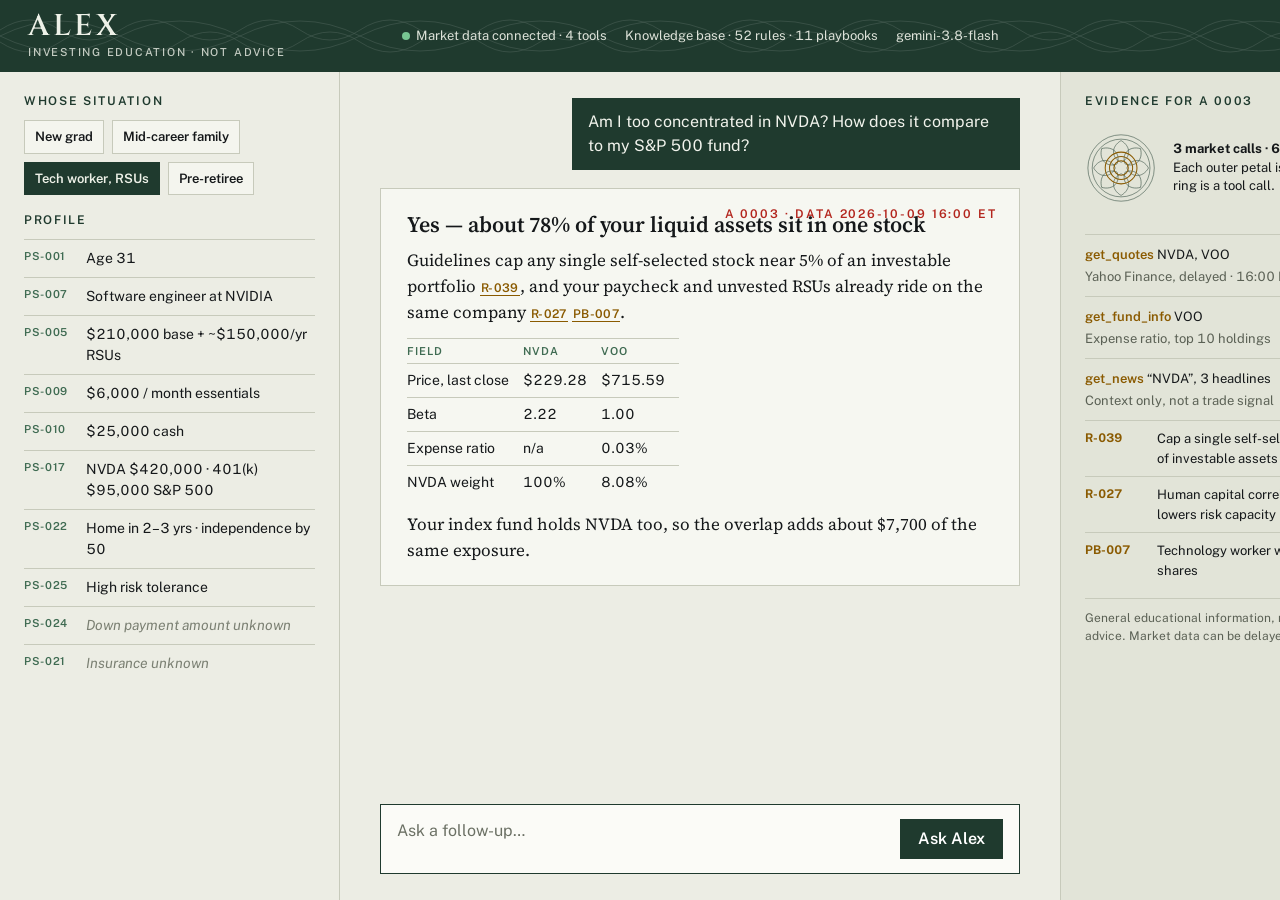
==== .impeccable/mocks/decision/assigned.html @ f198d24f "Alex: Gemini investing-education prototype with market-data MCP - market_mcp/: stdio MCP server (quo" ====
<!doctype html>
<html><head><meta charset="utf-8">
<link href="https://fonts.googleapis.com/css2?family=Cinzel:wght@600&family=Public+Sans:wght@400;500;600;700&family=Source+Serif+4:opsz,wght@8..60,400;8..60,600&display=swap" rel="stylesheet">
<style>
:root{--ink:#15181a;--face:#1f3a2e;--back:#3f6b52;--paper:#ecede4;--paper2:#e2e4d8;--rule:#c7cabb;--red:#b3261e;--blue:#2b4c9a;--trail:#8a5a00}
*{box-sizing:border-box;margin:0}
body{width:1440px;height:900px;overflow:hidden;background:var(--paper);color:var(--ink);font:16px/1.5 "Public Sans",sans-serif;font-variant-numeric:tabular-nums}
header{height:72px;background:var(--face);color:#eef1e8;display:grid;grid-template-columns:340px 1fr 380px;align-items:center;padding:0 28px;position:relative;overflow:hidden}
header svg.band{position:absolute;inset:0;opacity:.18}
.mark{font:600 30px/1 Cinzel,serif;letter-spacing:.12em;position:relative}
.mark small{display:block;font:500 11px/1.4 "Public Sans";letter-spacing:.16em;opacity:.8;margin-top:4px}
.status{position:relative;font-size:13px;display:flex;gap:18px;justify-content:center;opacity:.92}
.dot{display:inline-block;width:8px;height:8px;border-radius:50%;background:#7fd19b;margin-right:6px}
.serialh{position:relative;text-align:right;font:600 13px "Public Sans";letter-spacing:.14em;color:#d9c48a}
main{display:grid;grid-template-columns:340px 1fr 380px;height:828px}
aside{border-right:1px solid var(--rule);padding:22px 24px;overflow:hidden}
h2{font:600 12px "Public Sans";letter-spacing:.14em;text-transform:uppercase;color:var(--face);margin-bottom:12px}
.chips{display:flex;flex-wrap:wrap;gap:8px;margin-bottom:18px}
.chip{border:1px solid var(--rule);padding:6px 10px;font-size:13px;font-weight:600;background:#f4f5ee}
.chip.on{background:var(--face);color:#eef1e8;border-color:var(--face)}
.f{display:grid;grid-template-columns:62px 1fr;border-top:1px solid var(--rule);padding:8px 0;font-size:14px}
.f b{font:600 11px "Public Sans";color:var(--back);letter-spacing:.06em;padding-top:2px}
.f span{color:var(--ink)}
.f.miss span{color:#7a7f72;font-style:italic}
section.chat{padding:26px 40px;overflow:hidden;display:flex;flex-direction:column;gap:18px}
.q{align-self:flex-end;max-width:70%;background:var(--face);color:#f1f3ec;padding:12px 16px;font-size:16px}
.ans{background:#f6f7f1;border:1px solid var(--rule);padding:22px 26px;position:relative}
.ans h3{font:600 22px/1.25 "Source Serif 4",serif;margin-bottom:8px}
.ans p,.ans li{font:400 17px/1.55 "Source Serif 4",serif;max-width:68ch}
.ans ul{padding-left:20px;margin:8px 0 12px}
.cite{font:600 12px "Public Sans";color:var(--trail);border-bottom:1.5px solid var(--trail);padding:0 1px;letter-spacing:.03em}
table{border-collapse:collapse;margin:12px 0;font-size:14px}
td,th{border-top:1px solid var(--rule);padding:6px 14px 6px 0;text-align:left}
th{font:600 11px "Public Sans";letter-spacing:.1em;text-transform:uppercase;color:var(--back)}
.ser{position:absolute;top:18px;right:22px;font:600 12px "Public Sans";letter-spacing:.16em;color:var(--red)}
.ask{margin-top:auto;border:1.5px solid var(--face);background:#fbfbf7;padding:14px 16px;display:flex;justify-content:space-between;font-size:16px;color:#6b7064}
.send{background:var(--face);color:#fff;padding:8px 18px;font-weight:600}
aside.ev{border-right:0;border-left:1px solid var(--rule);background:var(--paper2)}
.rose{display:flex;gap:16px;align-items:center;margin-bottom:18px}
.rose p{font-size:13px;line-height:1.45}
.call{border-top:1px solid var(--rule);padding:10px 0;font-size:13px}
.call code{font:600 13px "Public Sans";color:var(--trail)}
.call em{display:block;font-style:normal;color:#5b6155;margin-top:2px}
.rule{display:grid;grid-template-columns:64px 1fr;gap:8px;border-top:1px solid var(--rule);padding:8px 0;font-size:13px}
.rule b{color:var(--trail);font-size:12px}
.disc{font-size:12px;color:#5b6155;border-top:1px solid var(--rule);padding-top:10px;margin-top:10px}
</style></head><body>
<header>
<svg class="band" viewBox="0 0 1440 72" preserveAspectRatio="none"><g fill="none" stroke="#fff" stroke-width=".6">
<path d="M0 36 Q 60 6 120 36 T 240 36 T 360 36 T 480 36 T 600 36 T 720 36 T 840 36 T 960 36 T 1080 36 T 1200 36 T 1320 36 T 1440 36"/>
<path d="M0 36 Q 60 66 120 36 T 240 36 T 360 36 T 480 36 T 600 36 T 720 36 T 840 36 T 960 36 T 1080 36 T 1200 36 T 1320 36 T 1440 36"/>
<path d="M0 30 Q 30 10 60 30 T 120 30 T 180 30 T 240 30 T 300 30 T 360 30 T 420 30 T 480 30 T 540 30 T 600 30 T 660 30 T 720 30 T 780 30 T 840 30 T 900 30 T 960 30 T 1020 30 T 1080 30 T 1140 30 T 1200 30 T 1260 30 T 1320 30 T 1380 30 T 1440 30"/>
<path d="M0 42 Q 30 62 60 42 T 120 42 T 180 42 T 240 42 T 300 42 T 360 42 T 420 42 T 480 42 T 540 42 T 600 42 T 660 42 T 720 42 T 780 42 T 840 42 T 900 42 T 960 42 T 1020 42 T 1080 42 T 1140 42 T 1200 42 T 1260 42 T 1320 42 T 1380 42 T 1440 42"/></g></svg>
<div class="mark">ALEX<small>INVESTING EDUCATION · NOT ADVICE</small></div>
<div class="status"><span><i class="dot"></i>Market data connected · 4 tools</span><span>Knowledge base · 52 rules · 11 playbooks</span><span>gemini-3.8-flash</span></div>
<div class="serialh">SESSION A 0003</div>
</header>
<main>
<aside>
<h2>Whose situation</h2>
<div class="chips"><span class="chip">New grad</span><span class="chip">Mid-career family</span><span class="chip on">Tech worker, RSUs</span><span class="chip">Pre-retiree</span></div>
<h2>Profile</h2>
<div class="f"><b>PS-001</b><span>Age 31</span></div>
<div class="f"><b>PS-007</b><span>Software engineer at NVIDIA</span></div>
<div class="f"><b>PS-005</b><span>$210,000 base + ~$150,000/yr RSUs</span></div>
<div class="f"><b>PS-009</b><span>$6,000 / month essentials</span></div>
<div class="f"><b>PS-010</b><span>$25,000 cash</span></div>
<div class="f"><b>PS-017</b><span>NVDA $420,000 · 401(k) $95,000 S&amp;P 500</span></div>
<div class="f"><b>PS-022</b><span>Home in 2–3 yrs · independence by 50</span></div>
<div class="f"><b>PS-025</b><span>High risk tolerance</span></div>
<div class="f miss"><b>PS-024</b><span>Down payment amount unknown</span></div>
<div class="f miss"><b>PS-021</b><span>Insurance unknown</span></div>
</aside>
<section class="chat">
<div class="q">Am I too concentrated in NVDA? How does it compare to my S&amp;P 500 fund?</div>
<div class="ans"><span class="ser">A 0003 · DATA 2026-10-09 16:00 ET</span>
<h3>Yes — about 78% of your liquid assets sit in one stock</h3>
<p>Guidelines cap any single self-selected stock near 5% of an investable portfolio <span class="cite">R-039</span>, and your paycheck and unvested RSUs already ride on the same company <span class="cite">R-027</span> <span class="cite">PB-007</span>.</p>
<table><tr><th>Field</th><th>NVDA</th><th>VOO</th></tr>
<tr><td>Price, last close</td><td>$229.28</td><td>$715.59</td></tr>
<tr><td>Beta</td><td>2.22</td><td>1.00</td></tr>
<tr><td>Expense ratio</td><td>n/a</td><td>0.03%</td></tr>
<tr><td>NVDA weight</td><td>100%</td><td>8.08%</td></tr></table>
<p>Your index fund holds NVDA too, so the overlap adds about $7,700 of the same exposure.</p>
</div>
<div class="ask"><span>Ask a follow-up…</span><span class="send">Ask Alex</span></div>
</section>
<aside class="ev">
<h2>Evidence for A 0003</h2>
<div class="rose"><svg width="96" height="96" viewBox="-50 -50 100 100"><g fill="none" stroke="#1f3a2e" stroke-width=".7">
<circle r="46"/><circle r="40"/>
<path d="M0-38C14-30 14-14 0-8C-14-14-14-30 0-38Z" transform="rotate(0)"/><path d="M0-38C14-30 14-14 0-8C-14-14-14-30 0-38Z" transform="rotate(45)"/><path d="M0-38C14-30 14-14 0-8C-14-14-14-30 0-38Z" transform="rotate(90)"/><path d="M0-38C14-30 14-14 0-8C-14-14-14-30 0-38Z" transform="rotate(135)"/><path d="M0-38C14-30 14-14 0-8C-14-14-14-30 0-38Z" transform="rotate(180)"/><path d="M0-38C14-30 14-14 0-8C-14-14-14-30 0-38Z" transform="rotate(225)"/><path d="M0-38C14-30 14-14 0-8C-14-14-14-30 0-38Z" transform="rotate(270)"/><path d="M0-38C14-30 14-14 0-8C-14-14-14-30 0-38Z" transform="rotate(315)"/></g>
<g fill="none" stroke="#8a5a00" stroke-width="1.4"><circle r="22"/><circle r="16"/><circle r="10"/></g></svg>
<p><b>3 market calls · 6 rules cited</b><br>Each outer petal is a rule; each inner ring is a tool call.</p></div>
<div class="call"><code>get_quotes</code> NVDA, VOO<em>Yahoo Finance, delayed · 16:00 ET</em></div>
<div class="call"><code>get_fund_info</code> VOO<em>Expense ratio, top 10 holdings</em></div>
<div class="call"><code>get_news</code> “NVDA”, 3 headlines<em>Context only, not a trade signal</em></div>
<div class="rule"><b>R-039</b><span>Cap a single self-selected stock near 5% of investable assets</span></div>
<div class="rule"><b>R-027</b><span>Human capital correlated with holdings lowers risk capacity</span></div>
<div class="rule"><b>PB-007</b><span>Technology worker with RSUs or ESPP shares</span></div>
<div class="disc">General educational information, not individualized advice. Market data can be delayed.</div>
</aside>
</main>
</body></html>
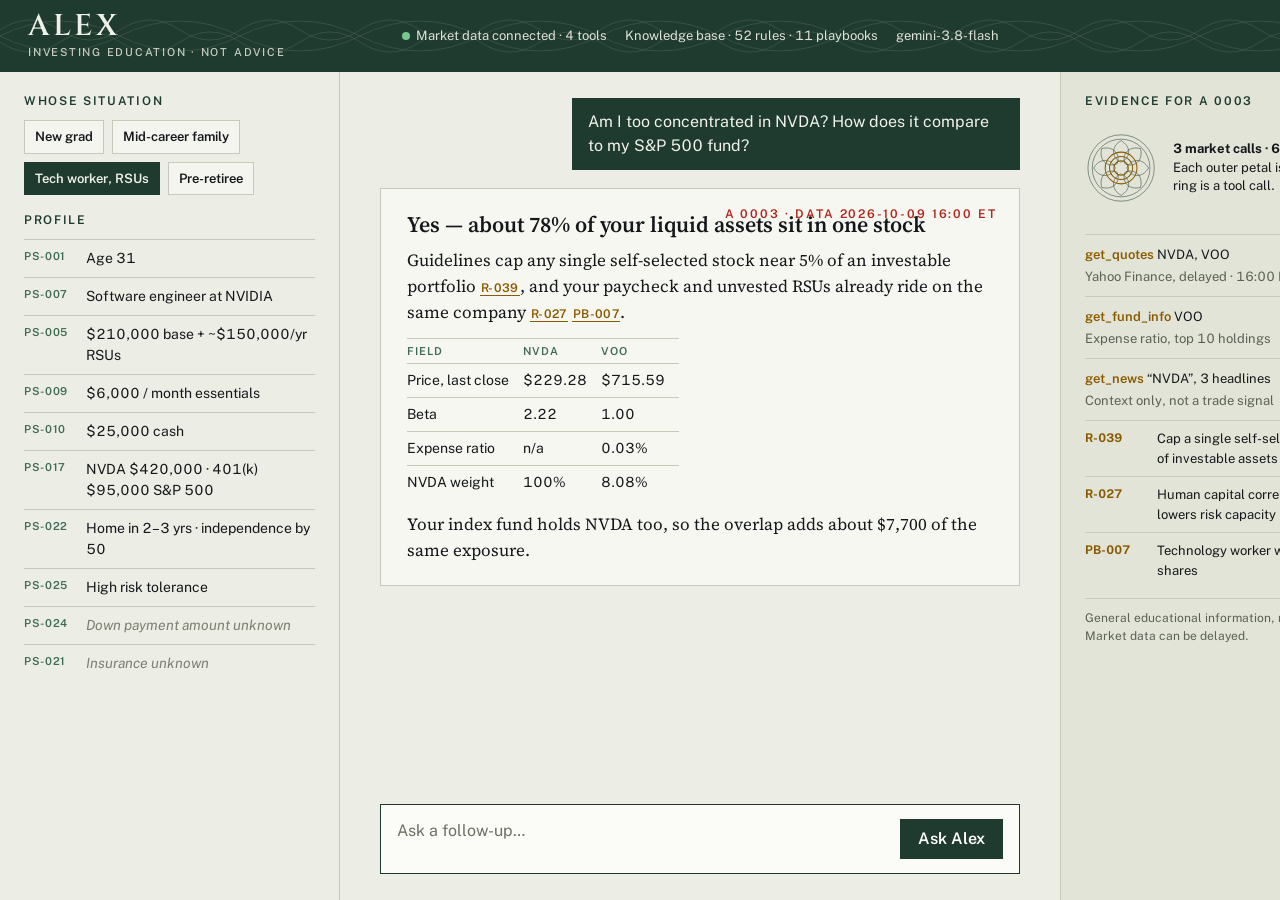
==== commit 36948f41: "tweak warnings" ====
--- a/.impeccable/mocks/decision/assigned.html
+++ b/.impeccable/mocks/decision/assigned.html
@@ -98,7 +98,7 @@
 <div class="rule"><b>R-039</b><span>Cap a single self-selected stock near 5% of investable assets</span></div>
 <div class="rule"><b>R-027</b><span>Human capital correlated with holdings lowers risk capacity</span></div>
 <div class="rule"><b>PB-007</b><span>Technology worker with RSUs or ESPP shares</span></div>
-<div class="disc">General educational information, not individualized advice. Market data can be delayed.</div>
+<div class="disc">General educational information, not financial advice. Market data can be delayed.</div>
 </aside>
 </main>
 </body></html>
